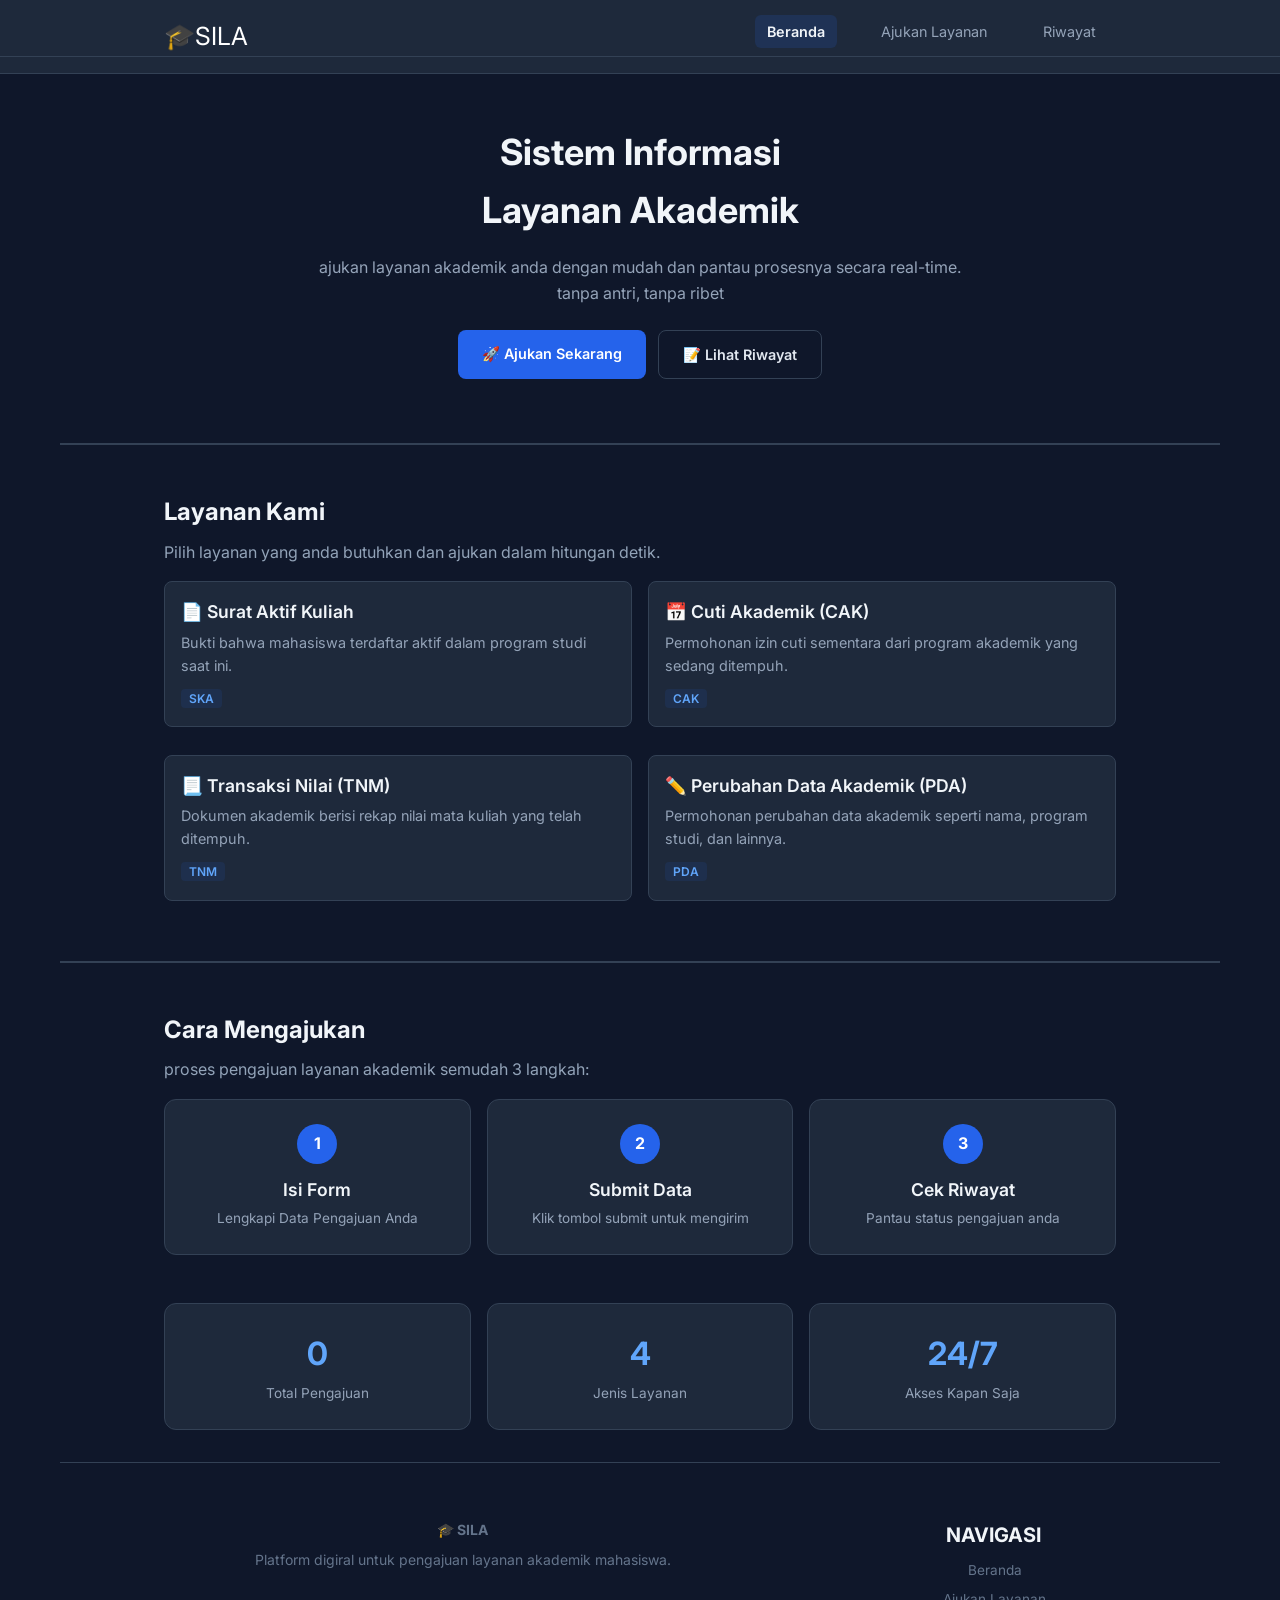
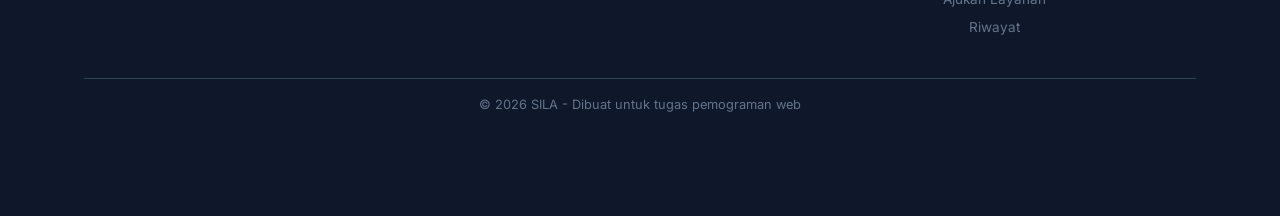
==== index.html @ 1938e08e "setup awal: menambahkan file HTML dan CSS-M07" ====
<!doctype html>
<html lang="en">
  <head>
    <meta charset="UTF-8" />
    <meta name="viewport" content="width=device-width, initial-scale=1.0" />
    <link rel="preconnect" href="https://fonts.googleapis.com" />
    <link rel="preconnect" href="https://fonts.gstatic.com" crossorigin />
    <link
      href="https://fonts.googleapis.com/css2?family=Inter:wght@400;600;700&d
isplay=swap"
      rel="stylesheet"
    />
    <link rel="stylesheet" href="style.css" />
    <title>sistem layanan akademik</title>
  </head>
  <body>
    <header class="navbar">
      <div class="container navbar-inner">
        <input type="checkbox" id="navToggle" class="nav-toggle">
        <label for="navToggle" class="hamburger">
          <span></span>
          <span></span>
          <span></span>
        </label>
        <a href="index.html">🎓SILA</a>
        <nav>
          <ul class="nav-menu">
          <li><a href="index.html" class="active">Beranda</a></li> 
          <li><a href="layanan.html">Ajukan Layanan</a></li> 
          <li><a href="riwayat.html">Riwayat</a></li>
          </ul>
        </nav>
      </div>
      <hr />
    </header>
    <main>
      <section class="hero">
        <div class="container">
          <h1>Sistem Informasi<br />Layanan Akademik</h1>
          <p>
            ajukan layanan akademik anda dengan mudah dan pantau prosesnya
            secara real-time. <br />tanpa antri, tanpa ribet
          </p>
          <div class="hero-buttons">
            <a href="layanan.html" class="btn btn-primary"
              >🚀 Ajukan Sekarang</a
            >
            <a href="riwayat.html" class="btn btn-outline">📝 Lihat Riwayat</a>
          </div>
        </div>
      </section>
      <hr />
      <section class="section">
        <div class="container">
          <h2>Layanan Kami</h2>
          <p class="section-desc">
            Pilih layanan yang anda butuhkan dan ajukan dalam hitungan detik.
          </p>

          <div class="cards-grid">
            <article class="card">
              <h3>📄 Surat Aktif Kuliah</h3>
              <p>
                Bukti bahwa mahasiswa terdaftar aktif dalam program studi saat
                ini.
              </p>
              <span class="card-code">SKA</span>
            </article>
            <article class="card">
              <h3>📅 Cuti Akademik (CAK)</h3>
              <p>
                Permohonan izin cuti sementara dari program akademik yang sedang
                ditempuh.
              </p>
              <span class="card-code">CAK</span>
            </article>
            <article class="card">
              <h3>📃 Transaksi Nilai (TNM)</h3>
              <p>
                Dokumen akademik berisi rekap nilai mata kuliah yang telah
                ditempuh.
              </p>
              <span class="card-code">TNM</span>
            </article>
            <article class="card">
              <h3>✏️ Perubahan Data Akademik (PDA)</h3>
              <p>
                Permohonan perubahan data akademik seperti nama, program studi,
                dan lainnya.
              </p>
              <span class="card-code">PDA</span>
            </article>
          </div>
        </div>
      </section>
      <hr />
      <section class="section">
        <div class="container">
          <h2>Cara Mengajukan</h2>
          <p class="section-desc">
            proses pengajuan layanan akademik semudah 3 langkah:
          </p>
          <div class="steps-grid">
            <div class="step">
              <div class="step-number">1</div>
              <h3>Isi Form</h3>
              <p>Lengkapi Data Pengajuan Anda</p>
            </div>
            <div class="step">
              <div class="step-number">2</div>
              <h3>Submit Data</h3>
              <p>Klik tombol submit untuk mengirim</p>
            </div>
            <div class="step">
              <div class="step-number">3</div>
              <h3>Cek Riwayat</h3>
              <p>Pantau status pengajuan anda</p>
            </div>
          </div>
        </div>
      </section>

      <section class="setion">
        <div class="container">
          <div class="stats-grid">
            <div class="stat">
              <div class="stat-number">0</div>
              <div class="stat-label">Total Pengajuan</div>
            </div>
            <div class="stat">
              <div class="stat-number">4</div>
              <div class="stat-label">Jenis Layanan</div>
            </div>
            <div class="stat">
              <div class="stat-number">24/7</div>
              <div class="stat-label">Akses Kapan Saja</div>
            </div>
          </div>
        </div>
      </section>
    </main>
    <footer class="footer">
      <div class="container footer-inner">
        <div>
          <strong class="strong">🎓 SILA</strong>
          <p>Platform digiral untuk pengajuan layanan akademik mahasiswa.</p>
        </div>
        <nav>
        <div class="footer-nav">
          <h4>NAVIGASI</h4>
          <ul>
          <li><a href="index.html">Beranda</a></li>
          <li><a href="layanan.html">Ajukan Layanan</a></li>
          <li><a href="riwayat.html">Riwayat</a></li>
          </ul>
        </div>
      </div>
      </nav>
      <div class="footer-bottom">
        <div class="container">
          <p>&copy; 2026 SILA - Dibuat untuk tugas pemograman web</p>
        </div>
      </div>
    </footer>
  </body>
</html>
---- style.css ----
* {
  margin: 0;
  padding: 0;
  box-sizing: border-box;
}
body {
  background-color: #0f172a;
  color: #e2e8f0;
  padding: 60px;
}

body {
  font-family: "Inter", sans-serif;
  font-size: 16px;
  line-height: 1.6;
}

h1,
h2,
h3 {
  color: #f1f5f9;
}

a {
  border: none;
  text-decoration: none;
  color: white;
  font-size: 25px;
}

a:hover {
  color: blue;
}

hr {
  border: none;
  border-top: 1px solid #334155;
}

h1 {
  font-size: 2rem;
  font-weight: 700;
}
h2 {
  font-size: 1.5rem;
  font-weight: 700;
  margin-bottom: 8px;
}
h3 {
  font-size: 1.1rem;
  font-weight: 600;
  margin-bottom: 4px;
}

header {
  padding: 24px;
  border-bottom: 1px solid #334155;
}

.judul {
  color: #94a3b8;
  font-size: 0.875rem;
  margin-bottom: 12px;
}

nav a {
  margin-right: 8px;
  margin-bottom: 0px;
  color: blue;
}

nav a.active {
  color: #f1f5f9;
  font-weight: 600;
}

.hero {
  padding: 48px 24px;
  text-align: center;
}
.hero h2 {
  font-size: 1.75rem;
  margin-bottom: 12px;
}

.hero p {
  color: #94a3b8;
  margin-bottom: 16px;
}

.section {
  padding: 48px 0;
  border-top: 1px solid #334155;
}

.section-desc {
  color: #92a3b8;
  margin-bottom: 16px;
}

.card p {
  color: #94a3b8;
  font-size: 0.9rem;
}

ol,
ul {
  padding-left: 24px;
}

li {
  margin-bottom: 8px;
  color: #94a3b8;
}

li strong {
  color: #f1f5f9;
}

h4 {
  padding-left: 30px;
  padding-bottom: 5px;
}

footer {
  padding: 24px;
  border-top: 1px solid #334155;
  text-align: center;
  font-size: 0.875rem;
  color: #64748b;
  align-items: center;
}

footer b {
  margin-bottom: 8px;
}

p a {
  color: blue;
}

.container {
  max-width: 1000px;
  margin: auto;
  padding: 0 24px;
}

.navbar {
  background-color: #1e293b;
  border-bottom: 1px solid #334155;
  padding: 16px 0;
  position: fixed;
  top: 0;
  left: 0;
  width: 100%;
  z-index: 1000;
}

.navbar-inner {
  display: flex;
  justify-content: space-between;
  align-items: center;
}

.logo {
  font-size: 1.25rem;
  font-weight: 700;
  color: #f1f5f9;
}

nav a {
  margin-left: 16px;
  color: #94a3b8;
  font-size: 0.9rem;
}

nav a:hover,
nav a.active {
  color: #087aec;
}

.hero {
  padding: 64px 0;
  text-align: center;
}

.hero h1 {
  font-size: 2.25rem;
  margin-bottom: 16px;
}

.hero p {
  color: #94a3b8;
  margin-bottom: 24px;
}

.hero-buttons {
  display: flex;
  justify-content: center;
  gap: 12px;
}

.btn {
  display: inline-block;
  padding: 12px 24px;
  border-radius: 8px;
  font-size: 0.9rem;
  font-weight: 600;
  transition:
    backgorund-color 0.3s,
    color 0.3s,
    transform 0.2s;
}

.btn-primary {
  background-color: #2563eb;
  color: #fff;
}

.btn-primary:hover {
  background-color: #1d4ed8;
  color: #fff;
}

.btn-outline {
  border: 1px solid #334155;
  color: #e2e8f0;
}

.btn-outline:hover {
  background-color: #1e293b;
  color: #f1f5f9;
}

.section {
  padding: 48px 0;
  border-top: 1px solid #334155;
}

.card {
  background-color: #1e293b;
  border: 1px solid #334155;
  border-radius: 12px;
  padding: 20px;
  transition:
    border-color 0.3s,
    transform 0.2s;
}

.card p {
  color: #94a3b8;
  font-size: 0.9rem;
  margin-bottom: 8px;
}

.card-code {
  font-size: 0.75rem;
  font-weight: 600;
  color: #60a5fa;
  background-color: rgba(37, 99, 235, 0.1);
  padding: 2px 8px;
  border-radius: 4px;
}

.steps-grid {
  display: flex;
  gap: 16px;
  margin-top: 16px;
}

.cards-grid {
  display: grid;
  grid-template-columns: 1fr 1fr;
  gap: 16px;
  margin-top: 16px;
}

.step {
  flex: 1;
  text-align: center;
  background-color: #1e293b;
  border: 1px solid #334155;
  border-radius: 12px;
  padding: 24px 16px;
  transition:
    border-color 0.3s,
    transform 0.2s;
}

.step:hover {
  border-color: #475569;
  transform: translateY(-2px);
}

.card {
  background-color: #1e293b;
  padding: 16px;
  margin-bottom: 12px;
  border: 1px solid #334155;
  border-radius: 8px;
}

.step-number {
  width: 40px;
  height: 40px;
  background-color: #2563eb;
  color: #fff;
  border-radius: 50%;
  display: flex;
  align-items: center;
  justify-content: center;
  font-weight: 700;
  margin: 0 auto 12px;
}

.step p {
  color: #94a3b8;
  font-size: 0.85rem;
}

.stats-grid {
  display: flex;
  gap: 16px;
}

.stat {
  flex: 1;
  text-align: center;
  background-color: #1e293b;
  border: 1px solid #334155;
  border-radius: 12px;
  padding: 24px;
  transition:
    border-color 0.3s,
    transform 0.2s;
}

.stat:hover {
  border-color: #475569;
  transform: translateY(-2px);
}

.stat-number {
  font-size: 2rem;
  font-weight: 700;
  color: #60a5fa;
}

.stat-label {
  color: #94a3b8;
  font-size: 0.85rem;
  margin-top: 4px;
}

.footer {
  border-top: 1px solid #334155;
  margin-top: 32px;
}

.footer-inner {
  display: grid;
  grid-template-columns: 2fr 1fr;
  gap: 32px;
  padding: 32px 0;
}

.footer-inner p {
  color: #64748b;
  font-size: 0.875rem;
  margin-top: 8px;
}

.footer-inner h4 {
  color: #f1f5f9;
  margin-bottom: 4px;
  font-size: 20px;
  align-items: center;
}

.footer-inner a {
  display: block;
  color: #64748b;
  font-size: 0.85rem;
  margin-bottom: 4px;
}

.footer-inner:hover {
  color: #93c5fd;
}

.footer-bottom {
  border-top: 1px solid #334155;
  padding: 16px 0;
  text-align: center;
}

.footer-bottom p {
  font-size: 0.8rem;
  color: #64748b;
}

.nav-menu {
  list-style: none;
  display: flex;
  gap: 8px;
}

.nav-menu li a {
  color: #94a3b8;
  font-size: 0.9rem;
  padding: 8px 12px;
  border-radius: 6px;
}

.nav-menu li a:hover {
  color: #f1f5f9;
  background-color: rgba(255, 255, 255, 0.5);
}

.nav-menu li a.active {
  color: #f1f5f9;
  font-weight: 600;
  background-color: rgba(37, 99, 235, 0.15);
}

.footer-nav ul {
  list-style: none;
}

.footer-nav ul li {
  margin-bottom: 4px;
}

.footer-nav ul li a {
  color: #64748b;
  font-size: 0.85rem;
  padding-bottom: 3px;
}

.footer-nav ul li a:hover {
  color: #93c5fd;
}

.footer-nav h4:hover {
  color: #93c5fd;
}

.nav-toggle {
  display: none;
}

.hamburger {
  display: none;
  flex-direction: column;
  gap: 5px;
  cursor: pointer;
  padding: 4px;
}

.hamburger span {
  display: block;
  width: 24px;
  height: 3px;
  background-color: #f1f5f9;
  border-radius: 2px;
}

.card:hover {
  border-color: #475569;
  transform: translateY(-5px);
}

.form-card {
  max-width: 640px;
  margin: 0 auto;
}

fieldset {
  border: 1px solid #334155;
  border-radius: 12px;
  padding: 24px;
  background-color: #1e293b;
}

legend {
  font-size: 1.1rem;
  font-weight: 600;
  color: #f1f5f9;
  padding: 0 8px;
}

.form-group {
  margin-bottom: 16px;
}

.form-group label {
  display: block;
  font-size: 0.875rem;
  font-weight: 600;
  color: #e2e8f0;
  margin-bottom: 6px;
}

.form-group input,
.form-group select,
.form-group textarea {
  width: 100%;
  padding: 10px 14px;
  background-color: #0f172a;
  border: 1px solid #334155;
  border-radius: 8px;
  color: #e2e8f0;
  font-family: inherit;
  font-size: 0.9rem;
  outline: none;
  transition: border-color 0.3s;
}

.form-group input:focus,
.form-group select:focus,
.form-group textarea:focus {
  border-color: #2563eb;
}

.form-group input::placeholder,
.form-group textarea::placeholder {
  color: #64748b;
}

.form-group select {
  cursor: pointer;
}

.form-group textarea {
  resize: vertical;
  min-height: 80px;
}

.form-row {
  display: grid;
  grid-template-columns: 1fr 1fr;
  gap: 16px;
}

.form-action {
  display: flex;
  gap: 12px;
  margin-top: 24px;
}

.form-action .btn {
  cursor: pointer;
  border: none;
  font-family: inherit;
}

.form-action,
.btn-outline {
  border: 1px solid #334155;
  background: none;
}

.layanan {
  color: #64748b;
  font-size: 15px;
  padding-bottom: 18px;
}

.refresh {
  display: inline-block;
  border-radius: 8px;
  font-size: 0.9rem;
  font-weight: 600;
  transition:
    backgorund-color 0.3s,
    color 0.3s,
    transform 0.2s;
}

.refresh:hover {
  color: red;
}

.judul span {
  display: inline;
}

.data-table{
  width: 100%;
  border-collapse: collapse;
  margin-top: 16px;
  min-width: 600px;
}

.data-table caption{
  text-align: left;
  font-size: 0.85rem;
  color: #64748b;
  margin-bottom: 12px;
}

.data-table th , .data-table td{
  padding: 12px 16px;
  text-align: left;
  border-bottom: 1px solid #334155;
}

.data-table th{
  background-color: #1e293b;
  color: #f1f5f9;
  font-size: 0.85rem;
  font-weight: 600;
  text-transform: uppercase;
  letter-spacing: 0.5px;
}

.data-table td{
  color: #94a3b8;
  font-size: 0.9rem;
}

.data-table tbody tr:nth-child(even){
  background-color: rgba(30, 41, 59, 0.5);
}

.data-table tbody tr:hover{
  background-color: #1e293b;
}

@keyframes fadeIn {
  form {
    opacity: 0;
    transform: translateY(50px);
  }
  to {
    opacity: 1;
    transform: fadeIn 0.6s ease;
  }
}

@media (max-width: 768px) {
  @media (max-width: 480px) {
    .hero h1 {
      font-size: 1.25rem;
    }

    .btn {
      width: 100%;
      text-align: center;
    }
  }

  .data-table{
    font-size: 0.8rem;
  }

  .data-table th, .data-table td{
    padding: 8px 10px;
  }

  .judul1 {
    font-size: 45px;
  }

  .mobile-break {
    display: block;
  }

  .navbar-inner {
    flex-wrap: wrap;
  }

  .hamburger {
    display: flex;
  }

  nav {
    width: 100%;
    order: 3;
  }

  .nav-menu {
    display: none;
    flex-direction: column;
    gap: 0;
    width: 100%;
    padding: 8px 0;
    border-top: 1px solid #334155;
    margin-top: 12px;
  }

  .nav-menu li a {
    display: block;
    padding: 10px 0;
    border-radius: 0;
  }

  .nav-toggle:checked ~ nav .nav-menu {
    display: flex;
  }

  .nav-menu {
    gap: 4px;
  }

  .hero h1 {
    font-size: 1.5rem;
    padding-right: 50px;
  }

  .hero-buttons {
    flex-direction: column;
    align-items: center;
  }

  .cards-grid {
    grid-template-columns: 1fr;
  }

  .steps-grid {
    flex-direction: column;
  }

  .stats-grid {
    flex-direction: column;
  }

  .footer-inner {
    grid-template-columns: 1fr;
    gap: 24px;
  }
}
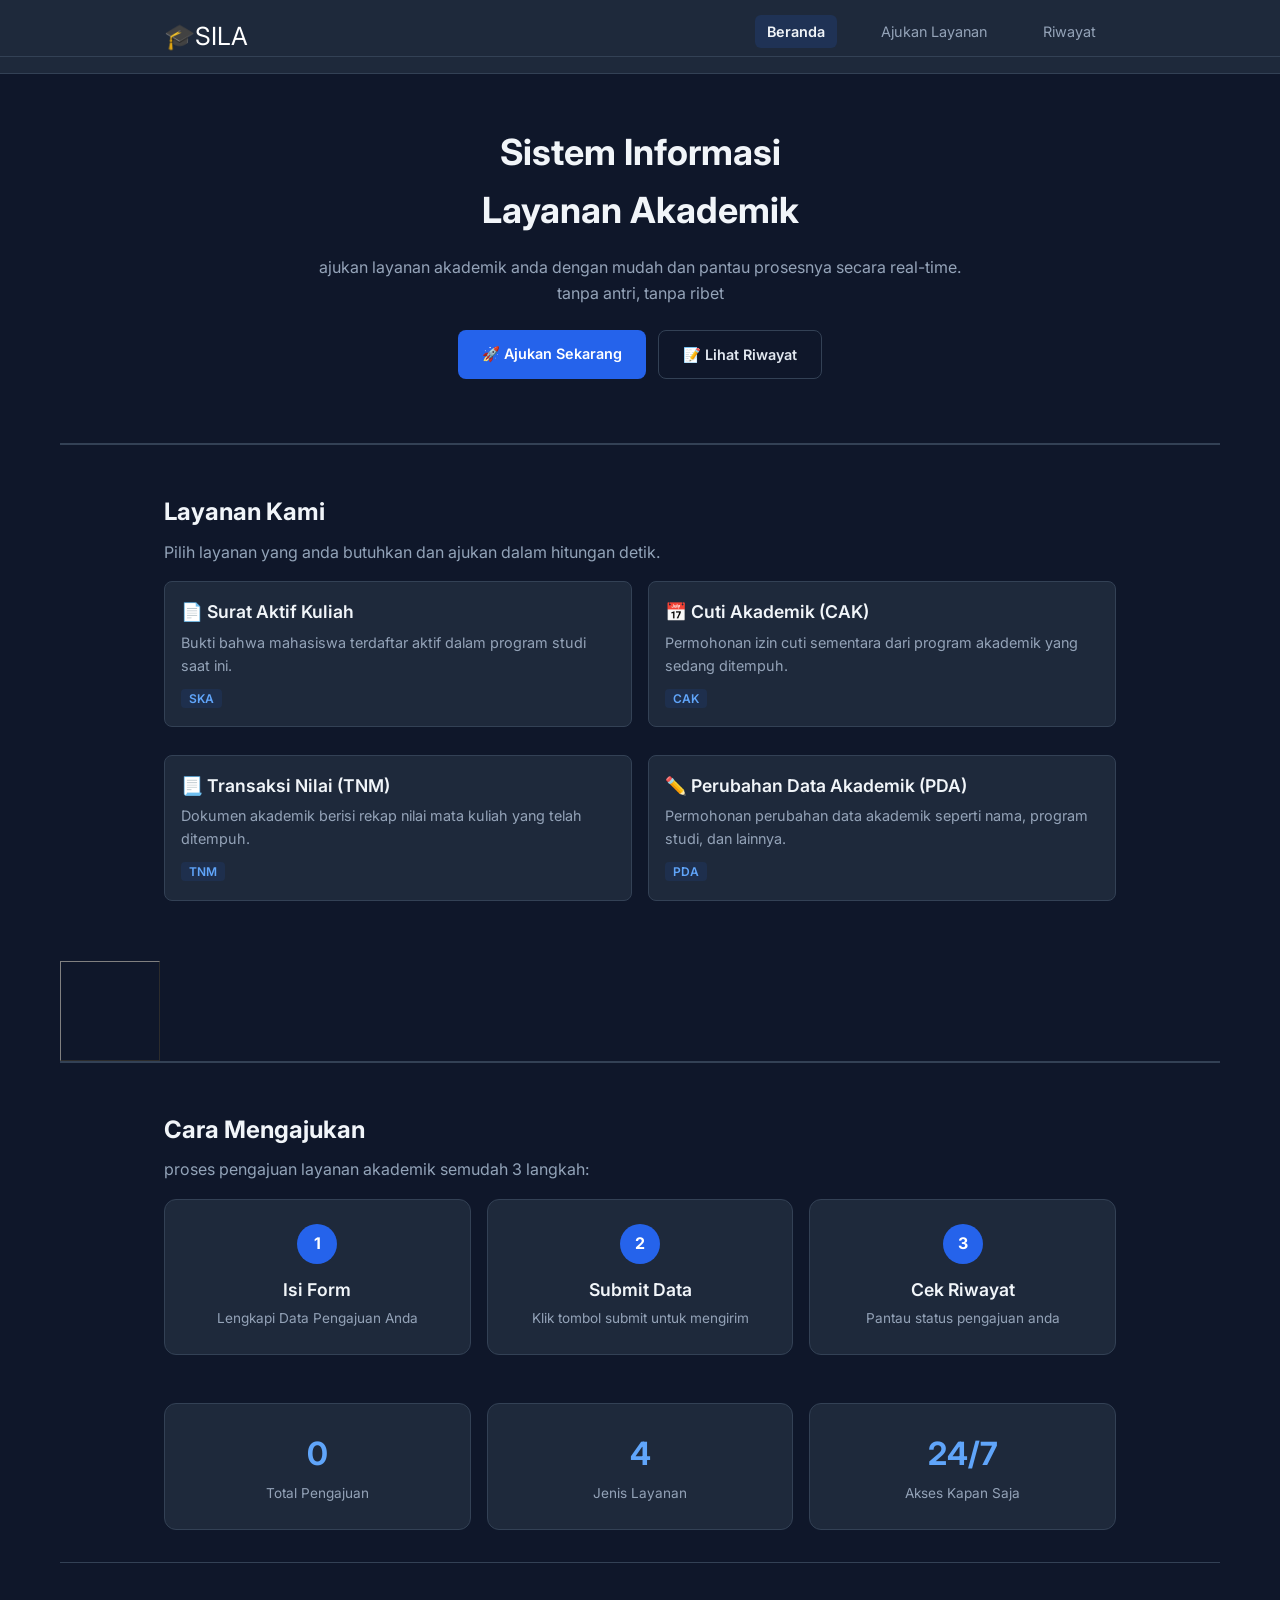
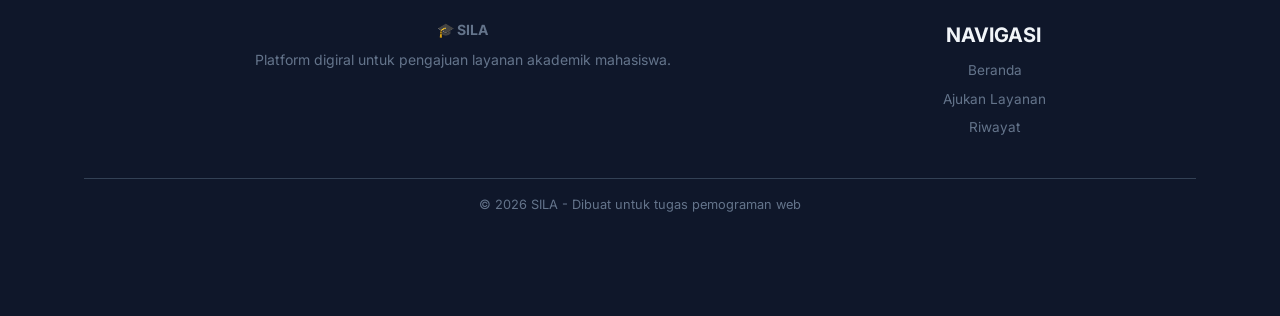
==== commit f5c4a27e: "edit index + tambah tes.html" ====
--- a/index.html
+++ b/index.html
@@ -93,6 +93,11 @@
           </div>
         </div>
       </section>
+
+      <section>
+        <table border="1" width="100" height="100"></table>
+      </section>
+
       <hr />
       <section class="section">
         <div class="container">
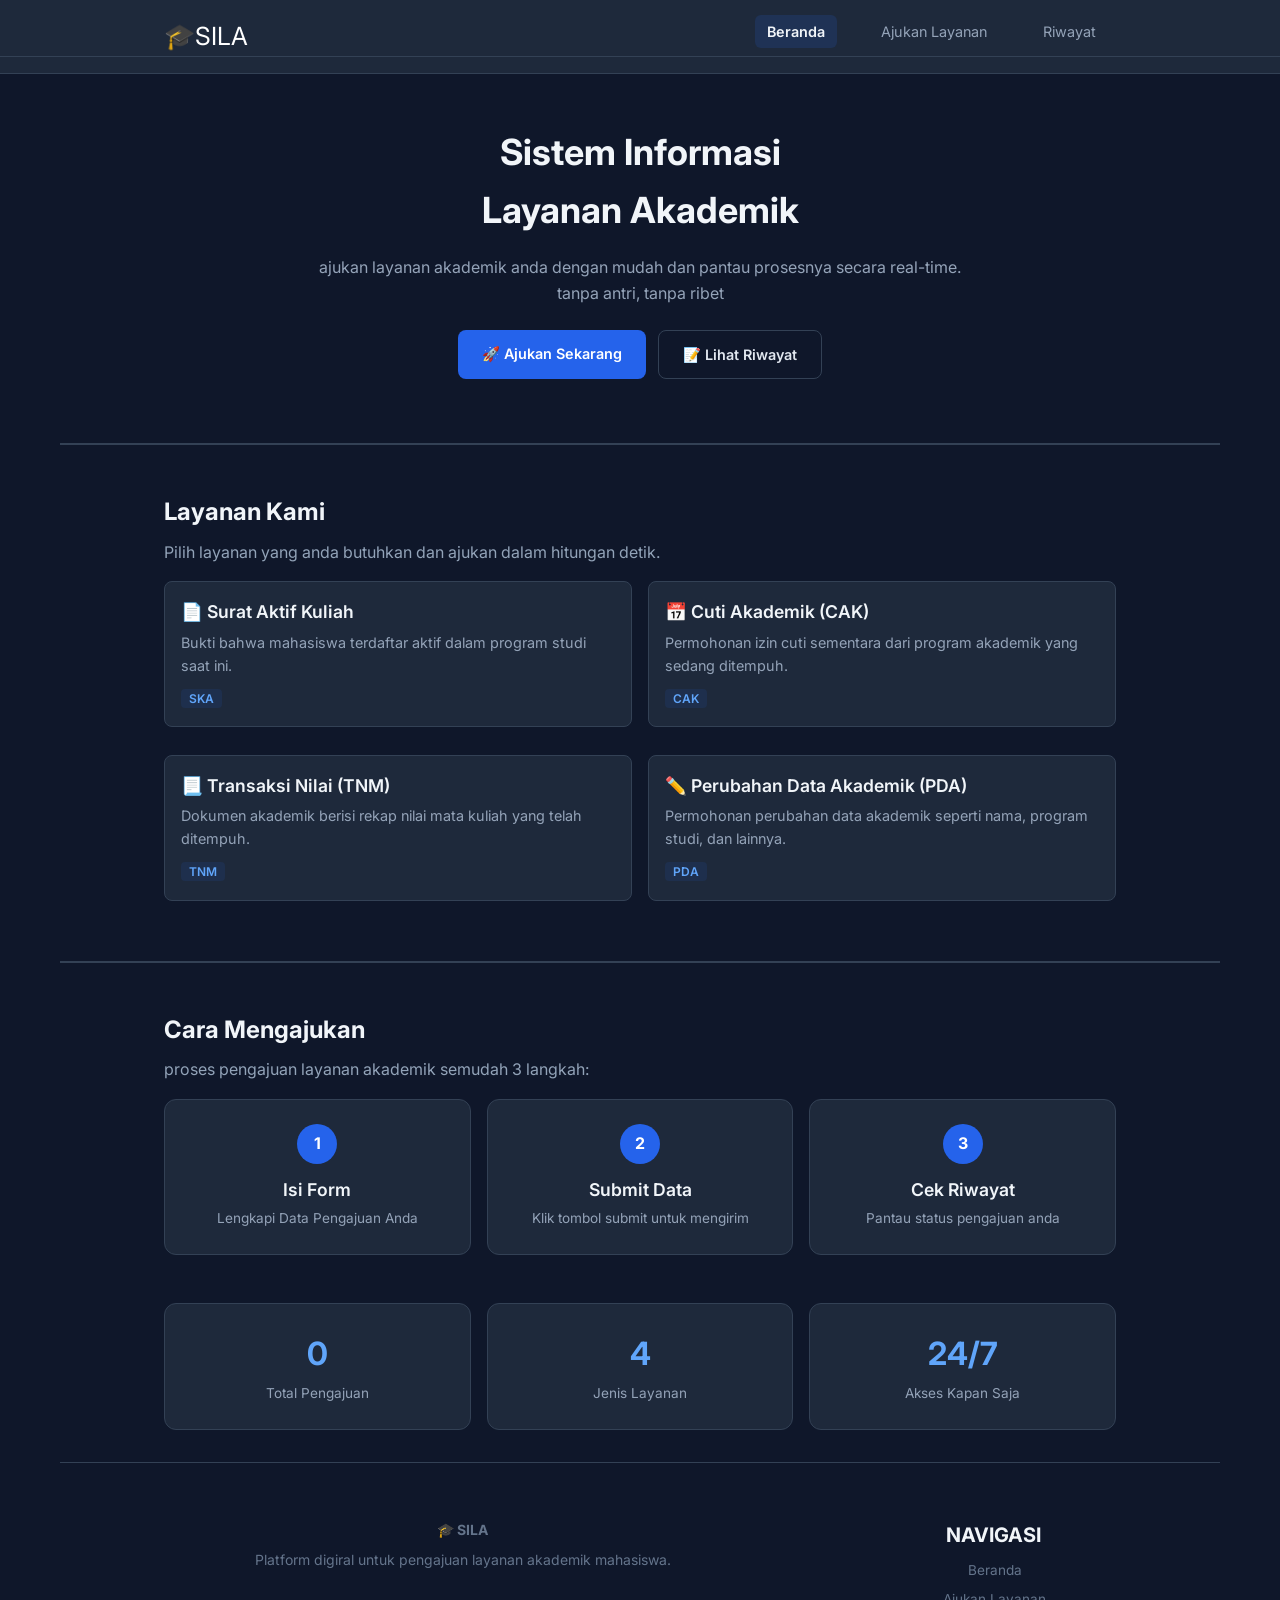
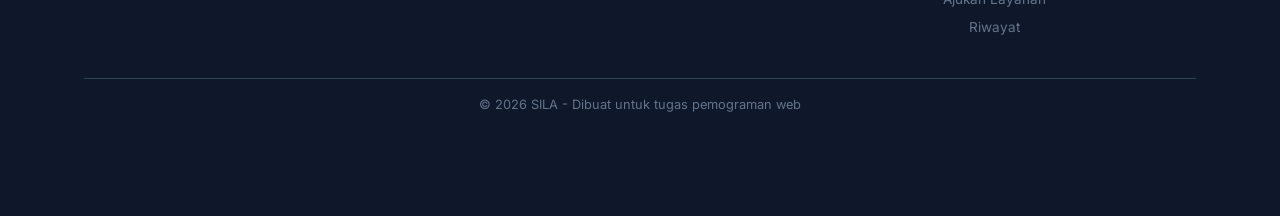
==== commit 0cf6d35e: "yok mantP" ====
--- a/index.html
+++ b/index.html
@@ -94,10 +94,6 @@
         </div>
       </section>
 
-      <section>
-        <table border="1" width="100" height="100"></table>
-      </section>
-
       <hr />
       <section class="section">
         <div class="container">
@@ -167,5 +163,6 @@
         </div>
       </div>
     </footer>
+    <script src="js/script.js"></script>
   </body>
 </html>
